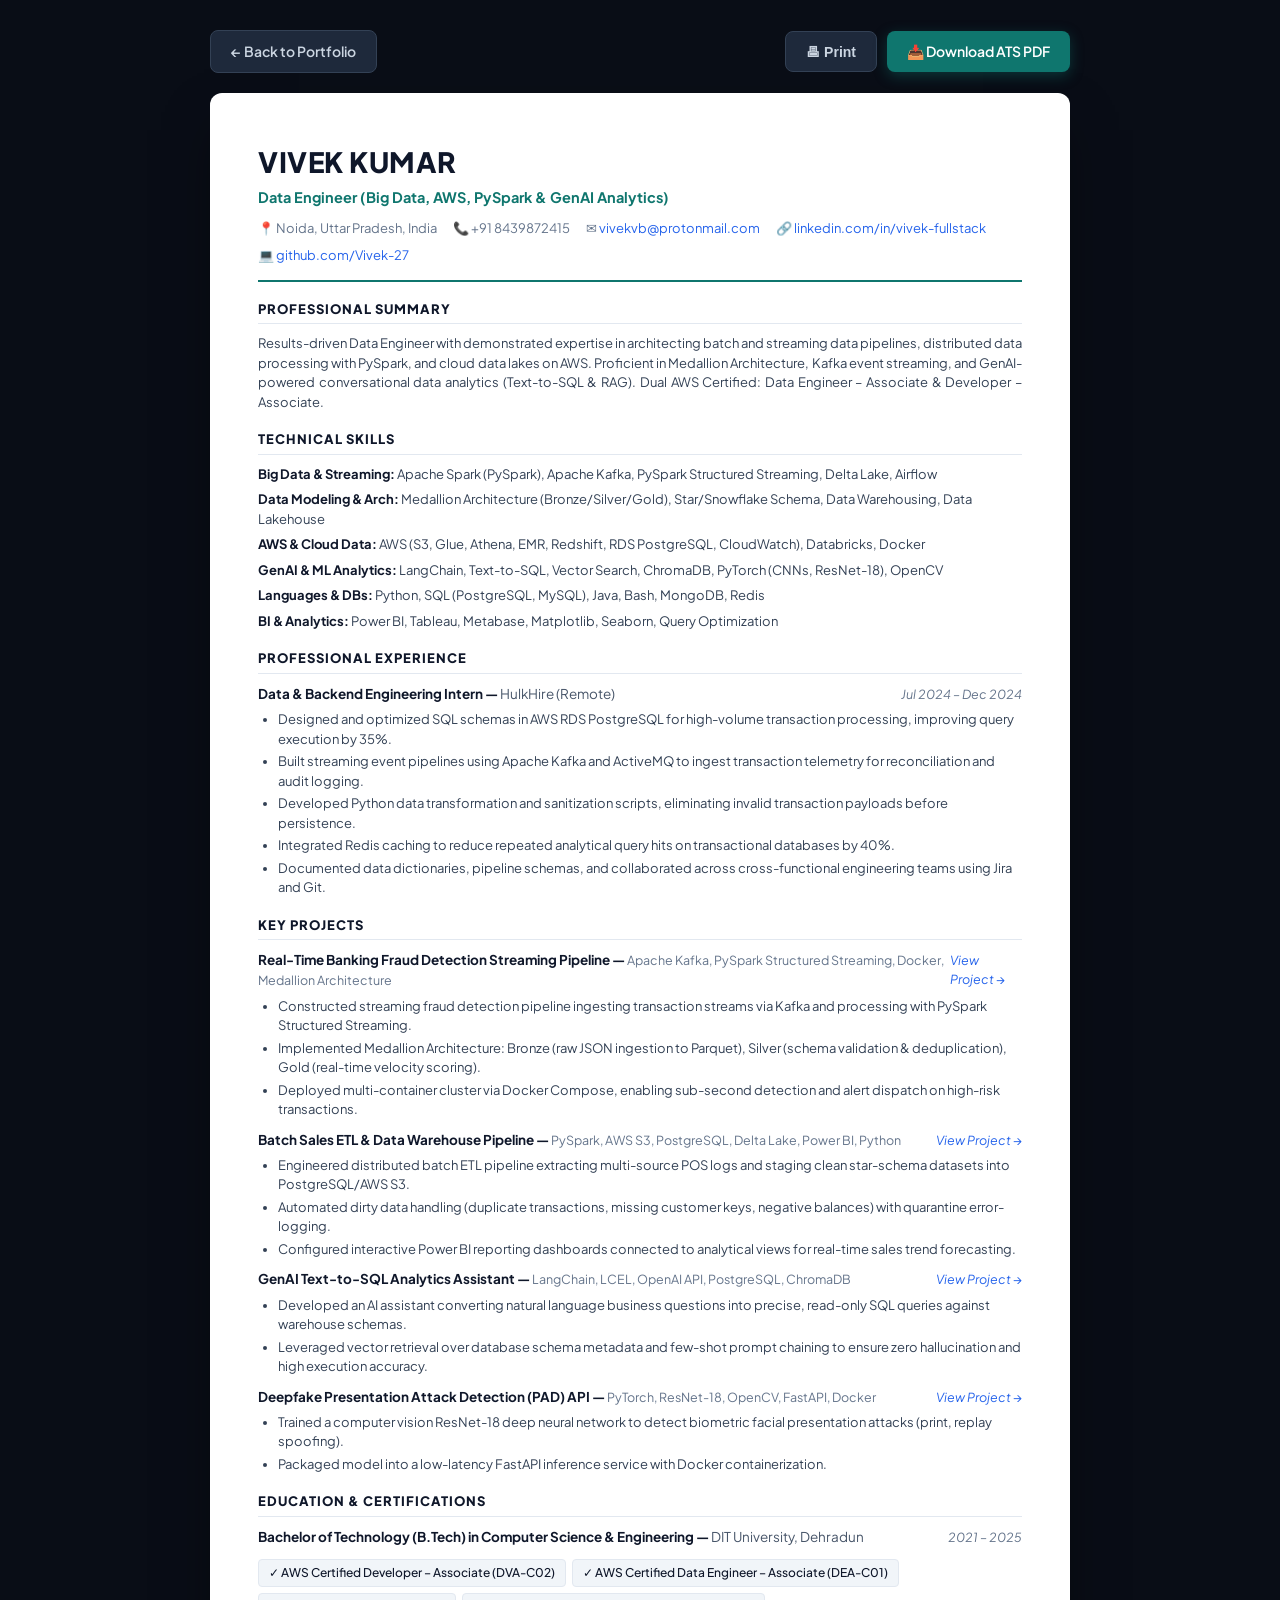
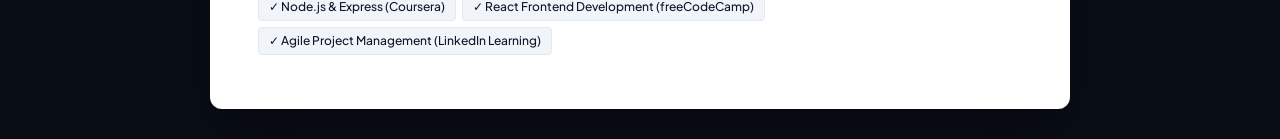
==== public/resumes/Vivek_Kumar_Data_Engineering_GenAI_Resume.html @ 4c065e35 "feat(portfolio): complete UI/UX overhaul, photo integration & 3-track resume hub - Integrated authen" ====
<!DOCTYPE html>
<html lang="en">
<head>
  <meta charset="UTF-8" />
  <meta name="viewport" content="width=device-width, initial-scale=1.0" />
  <title>Vivek Kumar - Data Engineer (Big Data, AWS, PySpark & GenAI Analytics)</title>
  <link rel="preconnect" href="https://fonts.googleapis.com">
  <link rel="preconnect" href="https://fonts.gstatic.com" crossorigin>
  <link href="https://fonts.googleapis.com/css2?family=Plus+Jakarta+Sans:wght@400;500;600;700;800&display=swap" rel="stylesheet">
  <style>
    * { box-sizing: border-box; margin: 0; padding: 0; }
    body {
      font-family: 'Plus Jakarta Sans', -apple-system, BlinkMacSystemFont, 'Segoe UI', Roboto, Helvetica, Arial, sans-serif;
      color: #1e293b;
      background: #090d16;
      padding: 30px 15px;
      line-height: 1.5;
    }
    .actions-bar {
      max-width: 860px;
      margin: 0 auto 20px auto;
      display: flex;
      justify-content: space-between;
      align-items: center;
      flex-wrap: wrap;
      gap: 12px;
    }
    .btn {
      background: #0f766e;
      color: #ffffff;
      padding: 10px 20px;
      border-radius: 8px;
      text-decoration: none;
      font-weight: 600;
      font-size: 14px;
      display: inline-flex;
      align-items: center;
      gap: 8px;
      box-shadow: 0 4px 14px rgba(15, 118, 110, 0.4);
      transition: all 0.2s ease;
      cursor: pointer;
      border: none;
    }
    .btn:hover {
      background: #115e59;
      transform: translateY(-2px);
    }
    .btn-secondary {
      background: #1e293b;
      color: #cbd5e1;
      border: 1px solid #334155;
      box-shadow: none;
    }
    .btn-secondary:hover {
      background: #334155;
      color: #ffffff;
    }
    .resume-sheet {
      max-width: 860px;
      margin: 0 auto;
      background: #ffffff;
      padding: 48px;
      border-radius: 12px;
      box-shadow: 0 25px 50px -12px rgba(0,0,0,0.5);
    }
    h1 {
      font-size: 28px;
      color: #0f172a;
      letter-spacing: 0.5px;
      text-transform: uppercase;
      font-weight: 800;
    }
    .subtitle {
      color: #0f766e;
      font-size: 14.5px;
      font-weight: 700;
      margin-top: 4px;
    }
    .contact-info {
      font-size: 13px;
      color: #64748b;
      margin-top: 10px;
      padding-bottom: 14px;
      border-bottom: 2px solid #0f766e;
      display: flex;
      flex-wrap: wrap;
      gap: 8px 16px;
    }
    .contact-info a {
      color: #2563eb;
      text-decoration: none;
    }
    .contact-info a:hover {
      text-decoration: underline;
    }
    .section {
      margin-top: 18px;
    }
    .section-title {
      font-size: 13px;
      font-weight: 800;
      text-transform: uppercase;
      letter-spacing: 1px;
      color: #0f172a;
      border-bottom: 1px solid #e2e8f0;
      padding-bottom: 4px;
      margin-bottom: 10px;
    }
    .summary-text {
      font-size: 13px;
      color: #334155;
      text-align: justify;
    }
    .skill-category {
      font-size: 13px;
      margin-bottom: 6px;
      color: #334155;
    }
    .skill-category strong {
      color: #0f172a;
    }
    .item-header {
      display: flex;
      justify-content: space-between;
      align-items: baseline;
      margin-top: 10px;
      font-size: 13.5px;
    }
    .item-title {
      font-weight: 700;
      color: #0f172a;
    }
    .item-meta {
      font-size: 12.5px;
      color: #64748b;
      font-style: italic;
    }
    ul.bullets {
      list-style-type: disc;
      padding-left: 20px;
      margin-top: 6px;
    }
    ul.bullets li {
      font-size: 13px;
      color: #334155;
      margin-bottom: 3px;
    }
    .badge {
      display: inline-block;
      background: #f1f5f9;
      color: #0f172a;
      padding: 4px 10px;
      border-radius: 4px;
      font-size: 12px;
      margin-right: 6px;
      margin-bottom: 6px;
      font-weight: 500;
      border: 1px solid #e2e8f0;
    }
    @media print {
      body { background: transparent; padding: 0; }
      .actions-bar { display: none; }
      .resume-sheet { box-shadow: none; padding: 0; border-radius: 0; }
    }
  </style>
</head>
<body>
  <div class="actions-bar">
    <a href="/" class="btn btn-secondary">&larr; Back to Portfolio</a>
    <div style="display:flex; gap:10px;">
      <button onclick="window.print()" class="btn btn-secondary">&#128438; Print</button>
      <a href="Vivek_Kumar_Data_Engineering_GenAI_Resume.pdf" download class="btn">&#128229; Download ATS PDF</a>
    </div>
  </div>
  <div class="resume-sheet">
    <h1>Vivek Kumar</h1>
    <div class="subtitle">Data Engineer (Big Data, AWS, PySpark & GenAI Analytics)</div>
    <div class="contact-info">
      <span>&#128205; Noida, Uttar Pradesh, India</span>
      <span>&#128222; +91 8439872415</span>
      <span>&#9993; <a href="mailto:vivekvb@protonmail.com">vivekvb@protonmail.com</a></span>
      <span>&#128279; <a href="https://linkedin.com/in/vivek-fullstack" target="_blank">linkedin.com/in/vivek-fullstack</a></span>
      <span>&#128187; <a href="https://github.com/Vivek-27" target="_blank">github.com/Vivek-27</a></span>
    </div>

    <div class="section">
      <div class="section-title">Professional Summary</div>
      <p class="summary-text">Results-driven Data Engineer with demonstrated expertise in architecting batch and streaming data pipelines, distributed data processing with PySpark, and cloud data lakes on AWS. Proficient in Medallion Architecture, Kafka event streaming, and GenAI-powered conversational data analytics (Text-to-SQL & RAG). Dual AWS Certified: Data Engineer – Associate & Developer – Associate.</p>
    </div>

    <div class="section">
      <div class="section-title">Technical Skills</div>
      <div class="skill-category"><strong>Big Data & Streaming:</strong> Apache Spark (PySpark), Apache Kafka, PySpark Structured Streaming, Delta Lake, Airflow</div><div class="skill-category"><strong>Data Modeling & Arch:</strong> Medallion Architecture (Bronze/Silver/Gold), Star/Snowflake Schema, Data Warehousing, Data Lakehouse</div><div class="skill-category"><strong>AWS & Cloud Data:</strong> AWS (S3, Glue, Athena, EMR, Redshift, RDS PostgreSQL, CloudWatch), Databricks, Docker</div><div class="skill-category"><strong>GenAI & ML Analytics:</strong> LangChain, Text-to-SQL, Vector Search, ChromaDB, PyTorch (CNNs, ResNet-18), OpenCV</div><div class="skill-category"><strong>Languages & DBs:</strong> Python, SQL (PostgreSQL, MySQL), Java, Bash, MongoDB, Redis</div><div class="skill-category"><strong>BI & Analytics:</strong> Power BI, Tableau, Metabase, Matplotlib, Seaborn, Query Optimization</div>
    </div>

    <div class="section">
      <div class="section-title">Professional Experience</div>
      
      <div class="item-header">
        <div class="item-title">Data & Backend Engineering Intern &mdash; <span style="font-weight:normal; color:#475569;">HulkHire (Remote)</span></div>
        <div class="item-meta">Jul 2024 – Dec 2024</div>
      </div>
      <ul class="bullets">
        <li>Designed and optimized SQL schemas in AWS RDS PostgreSQL for high-volume transaction processing, improving query execution by 35%.</li><li>Built streaming event pipelines using Apache Kafka and ActiveMQ to ingest transaction telemetry for reconciliation and audit logging.</li><li>Developed Python data transformation and sanitization scripts, eliminating invalid transaction payloads before persistence.</li><li>Integrated Redis caching to reduce repeated analytical query hits on transactional databases by 40%.</li><li>Documented data dictionaries, pipeline schemas, and collaborated across cross-functional engineering teams using Jira and Git.</li>
      </ul>
      
    </div>

    <div class="section">
      <div class="section-title">Key Projects</div>
      
      <div class="item-header">
        <div class="item-title">Real-Time Banking Fraud Detection Streaming Pipeline &mdash; <span style="font-weight:normal; color:#64748b; font-size:12.5px;">Apache Kafka, PySpark Structured Streaming, Docker, Medallion Architecture</span></div>
        <div class="item-meta"><a href="https://github.com/Vivek-27" target="_blank" style="color:#2563eb; text-decoration:none;">View Project &rarr;</a></div>
      </div>
      <ul class="bullets">
        <li>Constructed streaming fraud detection pipeline ingesting transaction streams via Kafka and processing with PySpark Structured Streaming.</li><li>Implemented Medallion Architecture: Bronze (raw JSON ingestion to Parquet), Silver (schema validation & deduplication), Gold (real-time velocity scoring).</li><li>Deployed multi-container cluster via Docker Compose, enabling sub-second detection and alert dispatch on high-risk transactions.</li>
      </ul>
      
      <div class="item-header">
        <div class="item-title">Batch Sales ETL & Data Warehouse Pipeline &mdash; <span style="font-weight:normal; color:#64748b; font-size:12.5px;">PySpark, AWS S3, PostgreSQL, Delta Lake, Power BI, Python</span></div>
        <div class="item-meta"><a href="https://github.com/Vivek-27" target="_blank" style="color:#2563eb; text-decoration:none;">View Project &rarr;</a></div>
      </div>
      <ul class="bullets">
        <li>Engineered distributed batch ETL pipeline extracting multi-source POS logs and staging clean star-schema datasets into PostgreSQL/AWS S3.</li><li>Automated dirty data handling (duplicate transactions, missing customer keys, negative balances) with quarantine error-logging.</li><li>Configured interactive Power BI reporting dashboards connected to analytical views for real-time sales trend forecasting.</li>
      </ul>
      
      <div class="item-header">
        <div class="item-title">GenAI Text-to-SQL Analytics Assistant &mdash; <span style="font-weight:normal; color:#64748b; font-size:12.5px;">LangChain, LCEL, OpenAI API, PostgreSQL, ChromaDB</span></div>
        <div class="item-meta"><a href="https://github.com/Vivek-27/generative-ai-langchain-toolkit" target="_blank" style="color:#2563eb; text-decoration:none;">View Project &rarr;</a></div>
      </div>
      <ul class="bullets">
        <li>Developed an AI assistant converting natural language business questions into precise, read-only SQL queries against warehouse schemas.</li><li>Leveraged vector retrieval over database schema metadata and few-shot prompt chaining to ensure zero hallucination and high execution accuracy.</li>
      </ul>
      
      <div class="item-header">
        <div class="item-title">Deepfake Presentation Attack Detection (PAD) API &mdash; <span style="font-weight:normal; color:#64748b; font-size:12.5px;">PyTorch, ResNet-18, OpenCV, FastAPI, Docker</span></div>
        <div class="item-meta"><a href="https://github.com/Vivek-27/deepfake-detection-pad-api" target="_blank" style="color:#2563eb; text-decoration:none;">View Project &rarr;</a></div>
      </div>
      <ul class="bullets">
        <li>Trained a computer vision ResNet-18 deep neural network to detect biometric facial presentation attacks (print, replay spoofing).</li><li>Packaged model into a low-latency FastAPI inference service with Docker containerization.</li>
      </ul>
      
    </div>

    <div class="section">
      <div class="section-title">Education & Certifications</div>
      
      <div class="item-header">
        <div class="item-title">Bachelor of Technology (B.Tech) in Computer Science & Engineering &mdash; <span style="font-weight:normal; color:#475569;">DIT University, Dehradun</span></div>
        <div class="item-meta">2021 – 2025</div>
      </div>
      
      <div style="margin-top:12px;">
        <span class="badge">&#10003; AWS Certified Developer – Associate (DVA-C02)</span><span class="badge">&#10003; AWS Certified Data Engineer – Associate (DEA-C01)</span><span class="badge">&#10003; Node.js & Express (Coursera)</span><span class="badge">&#10003; React Frontend Development (freeCodeCamp)</span><span class="badge">&#10003; Agile Project Management (LinkedIn Learning)</span>
      </div>
    </div>
  </div>
</body>
</html>
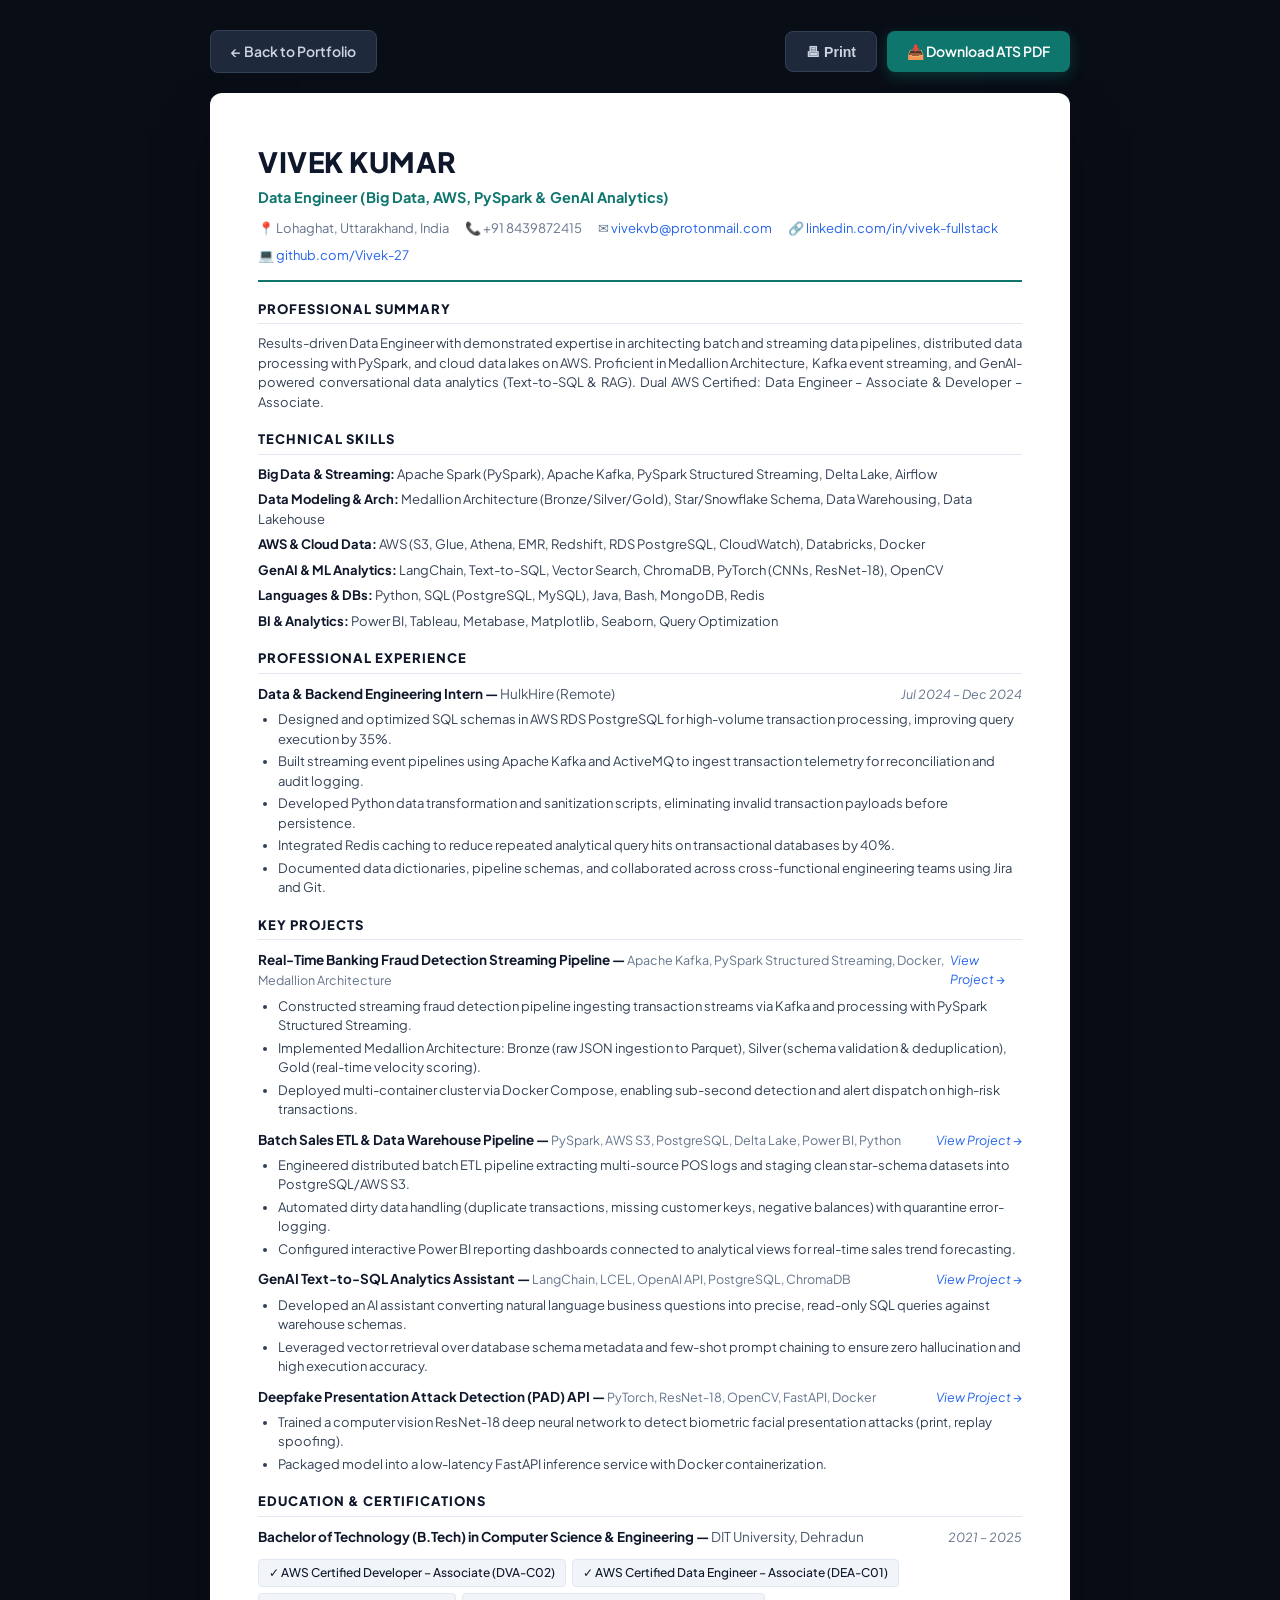
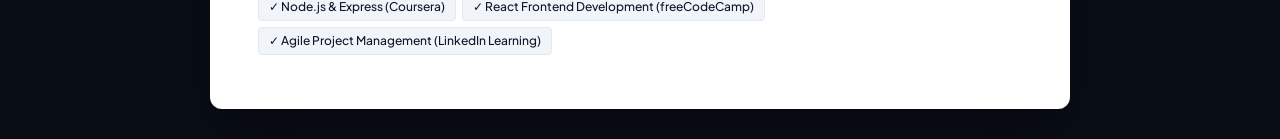
==== commit 89f0052a: "feat: integrate new high-res portrait, remove top hero gap, configure 3 Oxima projects (Java backend" ====
--- a/public/resumes/Vivek_Kumar_Data_Engineering_GenAI_Resume.html
+++ b/public/resumes/Vivek_Kumar_Data_Engineering_GenAI_Resume.html
@@ -176,7 +176,7 @@
     <h1>Vivek Kumar</h1>
     <div class="subtitle">Data Engineer (Big Data, AWS, PySpark & GenAI Analytics)</div>
     <div class="contact-info">
-      <span>&#128205; Noida, Uttar Pradesh, India</span>
+      <span>&#128205; Lohaghat, Uttarakhand, India</span>
       <span>&#128222; +91 8439872415</span>
       <span>&#9993; <a href="mailto:vivekvb@protonmail.com">vivekvb@protonmail.com</a></span>
       <span>&#128279; <a href="https://linkedin.com/in/vivek-fullstack" target="_blank">linkedin.com/in/vivek-fullstack</a></span>
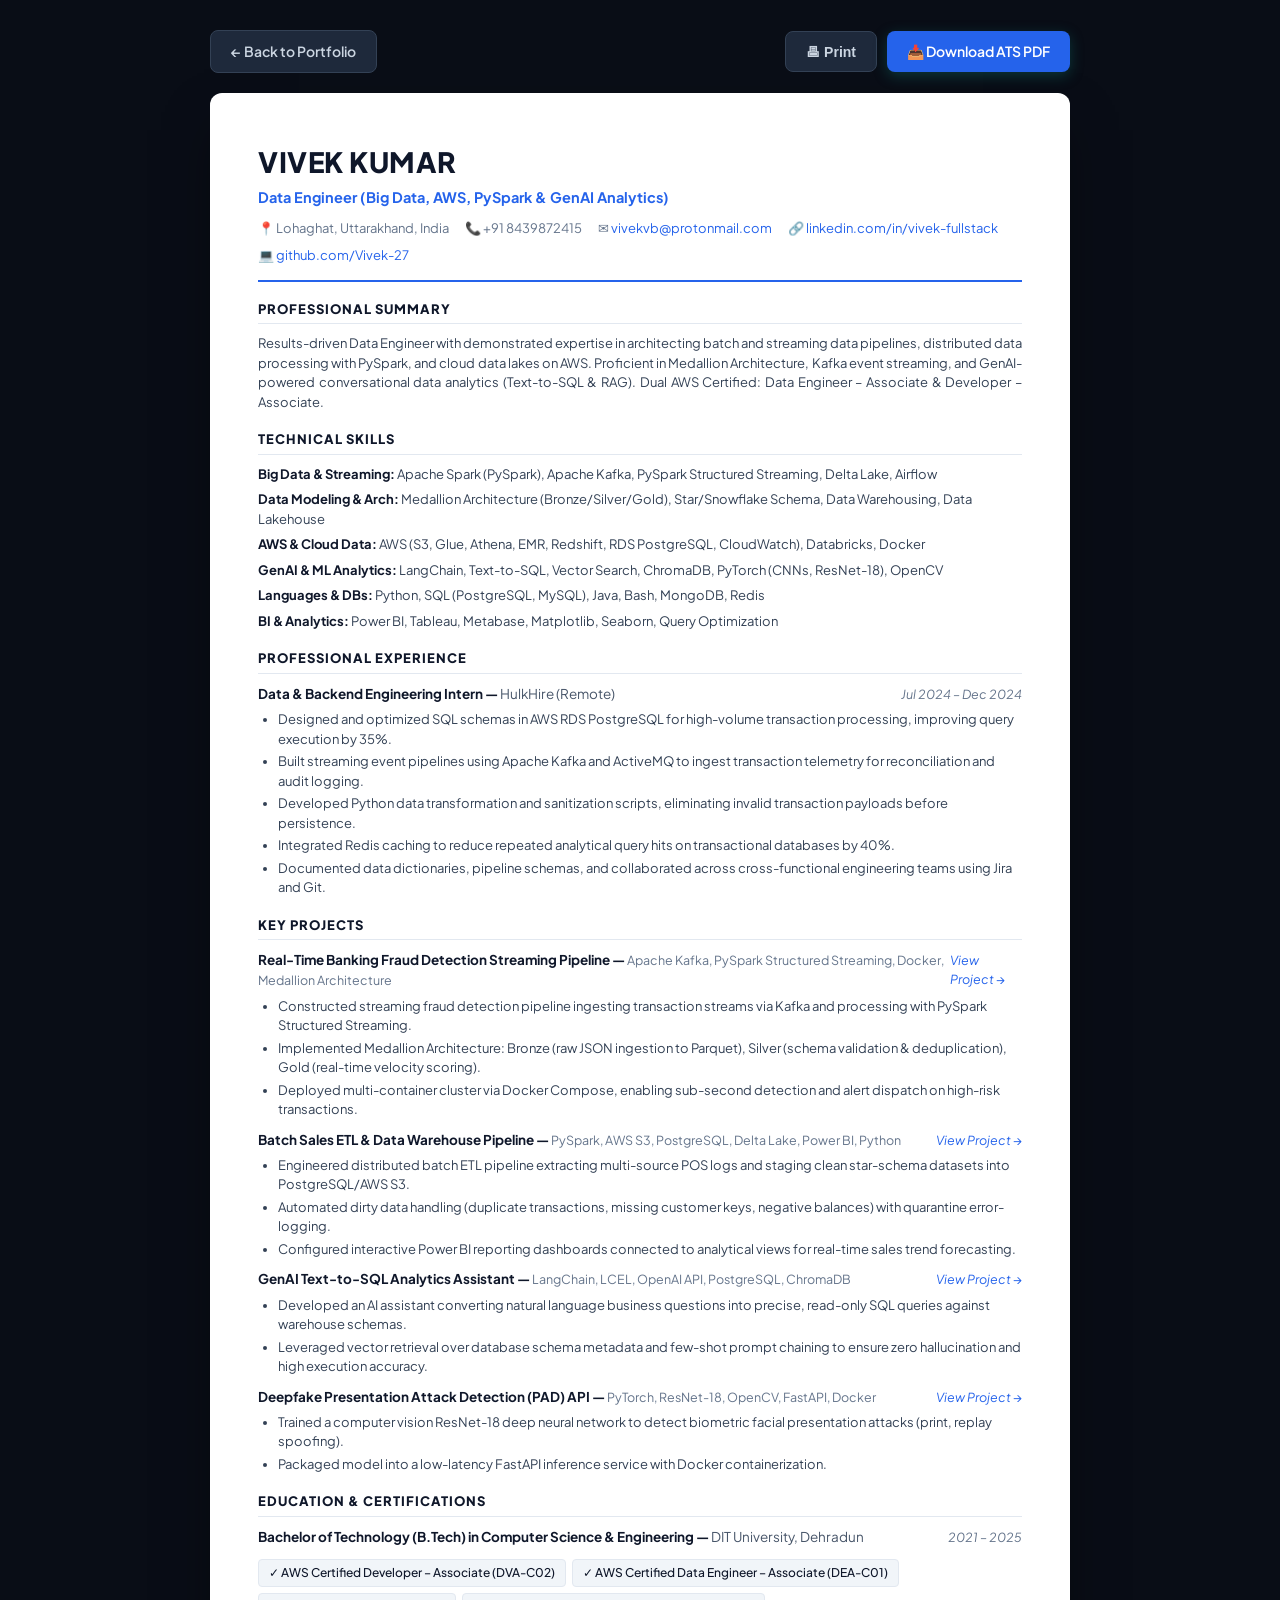
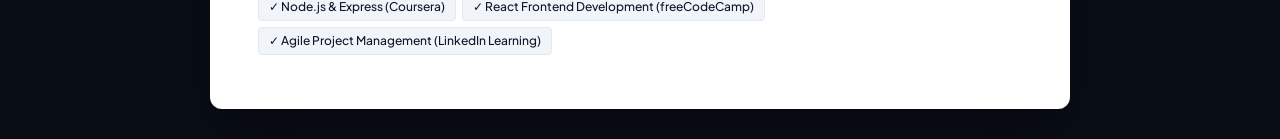
==== commit 5f4857d3: "feat(design): embed hero-scroll-indicator inside hero-container with zero margin-top, apply 1.35fr/0" ====
--- a/public/resumes/Vivek_Kumar_Data_Engineering_GenAI_Resume.html
+++ b/public/resumes/Vivek_Kumar_Data_Engineering_GenAI_Resume.html
@@ -26,7 +26,7 @@
       gap: 12px;
     }
     .btn {
-      background: #0f766e;
+      background: #2563eb;
       color: #ffffff;
       padding: 10px 20px;
       border-radius: 8px;
@@ -71,7 +71,7 @@
       font-weight: 800;
     }
     .subtitle {
-      color: #0f766e;
+      color: #2563eb;
       font-size: 14.5px;
       font-weight: 700;
       margin-top: 4px;
@@ -81,7 +81,7 @@
       color: #64748b;
       margin-top: 10px;
       padding-bottom: 14px;
-      border-bottom: 2px solid #0f766e;
+      border-bottom: 2px solid #2563eb;
       display: flex;
       flex-wrap: wrap;
       gap: 8px 16px;
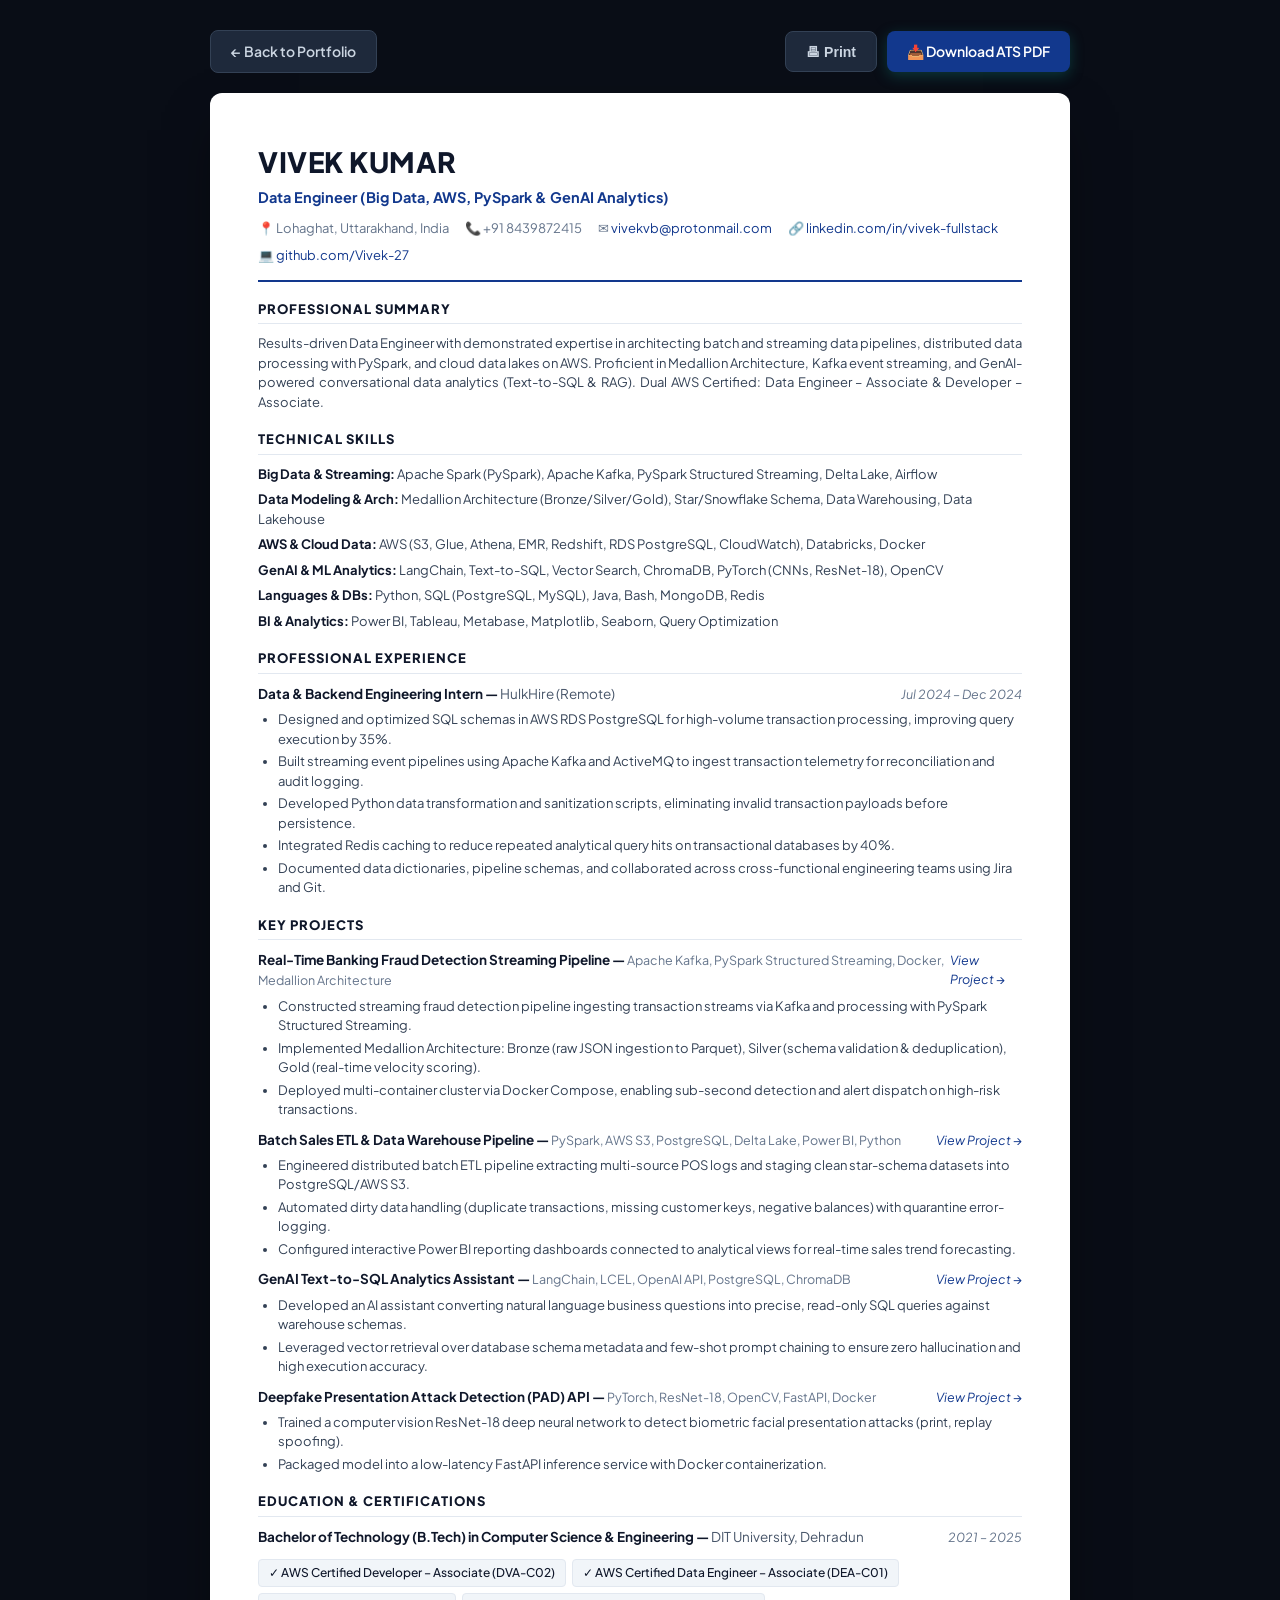
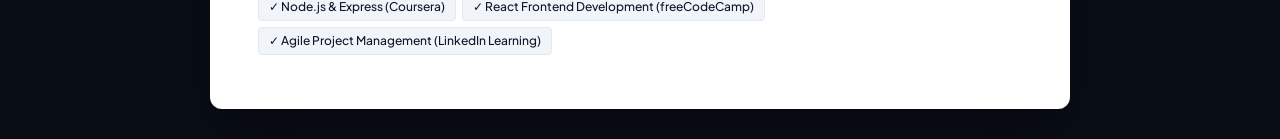
==== commit e884c8cd: "style: apply custom brand color #12388d (Imperial Navy Tech Blue) across all stylesheets and ATS res" ====
--- a/public/resumes/Vivek_Kumar_Data_Engineering_GenAI_Resume.html
+++ b/public/resumes/Vivek_Kumar_Data_Engineering_GenAI_Resume.html
@@ -26,7 +26,7 @@
       gap: 12px;
     }
     .btn {
-      background: #2563eb;
+      background: #12388d;
       color: #ffffff;
       padding: 10px 20px;
       border-radius: 8px;
@@ -71,7 +71,7 @@
       font-weight: 800;
     }
     .subtitle {
-      color: #2563eb;
+      color: #12388d;
       font-size: 14.5px;
       font-weight: 700;
       margin-top: 4px;
@@ -81,13 +81,13 @@
       color: #64748b;
       margin-top: 10px;
       padding-bottom: 14px;
-      border-bottom: 2px solid #2563eb;
+      border-bottom: 2px solid #12388d;
       display: flex;
       flex-wrap: wrap;
       gap: 8px 16px;
     }
     .contact-info a {
-      color: #2563eb;
+      color: #12388d;
       text-decoration: none;
     }
     .contact-info a:hover {
@@ -211,7 +211,7 @@
       
       <div class="item-header">
         <div class="item-title">Real-Time Banking Fraud Detection Streaming Pipeline &mdash; <span style="font-weight:normal; color:#64748b; font-size:12.5px;">Apache Kafka, PySpark Structured Streaming, Docker, Medallion Architecture</span></div>
-        <div class="item-meta"><a href="https://github.com/Vivek-27" target="_blank" style="color:#2563eb; text-decoration:none;">View Project &rarr;</a></div>
+        <div class="item-meta"><a href="https://github.com/Vivek-27" target="_blank" style="color:#12388d; text-decoration:none;">View Project &rarr;</a></div>
       </div>
       <ul class="bullets">
         <li>Constructed streaming fraud detection pipeline ingesting transaction streams via Kafka and processing with PySpark Structured Streaming.</li><li>Implemented Medallion Architecture: Bronze (raw JSON ingestion to Parquet), Silver (schema validation & deduplication), Gold (real-time velocity scoring).</li><li>Deployed multi-container cluster via Docker Compose, enabling sub-second detection and alert dispatch on high-risk transactions.</li>
@@ -219,7 +219,7 @@
       
       <div class="item-header">
         <div class="item-title">Batch Sales ETL & Data Warehouse Pipeline &mdash; <span style="font-weight:normal; color:#64748b; font-size:12.5px;">PySpark, AWS S3, PostgreSQL, Delta Lake, Power BI, Python</span></div>
-        <div class="item-meta"><a href="https://github.com/Vivek-27" target="_blank" style="color:#2563eb; text-decoration:none;">View Project &rarr;</a></div>
+        <div class="item-meta"><a href="https://github.com/Vivek-27" target="_blank" style="color:#12388d; text-decoration:none;">View Project &rarr;</a></div>
       </div>
       <ul class="bullets">
         <li>Engineered distributed batch ETL pipeline extracting multi-source POS logs and staging clean star-schema datasets into PostgreSQL/AWS S3.</li><li>Automated dirty data handling (duplicate transactions, missing customer keys, negative balances) with quarantine error-logging.</li><li>Configured interactive Power BI reporting dashboards connected to analytical views for real-time sales trend forecasting.</li>
@@ -227,7 +227,7 @@
       
       <div class="item-header">
         <div class="item-title">GenAI Text-to-SQL Analytics Assistant &mdash; <span style="font-weight:normal; color:#64748b; font-size:12.5px;">LangChain, LCEL, OpenAI API, PostgreSQL, ChromaDB</span></div>
-        <div class="item-meta"><a href="https://github.com/Vivek-27/generative-ai-langchain-toolkit" target="_blank" style="color:#2563eb; text-decoration:none;">View Project &rarr;</a></div>
+        <div class="item-meta"><a href="https://github.com/Vivek-27/generative-ai-langchain-toolkit" target="_blank" style="color:#12388d; text-decoration:none;">View Project &rarr;</a></div>
       </div>
       <ul class="bullets">
         <li>Developed an AI assistant converting natural language business questions into precise, read-only SQL queries against warehouse schemas.</li><li>Leveraged vector retrieval over database schema metadata and few-shot prompt chaining to ensure zero hallucination and high execution accuracy.</li>
@@ -235,7 +235,7 @@
       
       <div class="item-header">
         <div class="item-title">Deepfake Presentation Attack Detection (PAD) API &mdash; <span style="font-weight:normal; color:#64748b; font-size:12.5px;">PyTorch, ResNet-18, OpenCV, FastAPI, Docker</span></div>
-        <div class="item-meta"><a href="https://github.com/Vivek-27/deepfake-detection-pad-api" target="_blank" style="color:#2563eb; text-decoration:none;">View Project &rarr;</a></div>
+        <div class="item-meta"><a href="https://github.com/Vivek-27/deepfake-detection-pad-api" target="_blank" style="color:#12388d; text-decoration:none;">View Project &rarr;</a></div>
       </div>
       <ul class="bullets">
         <li>Trained a computer vision ResNet-18 deep neural network to detect biometric facial presentation attacks (print, replay spoofing).</li><li>Packaged model into a low-latency FastAPI inference service with Docker containerization.</li>
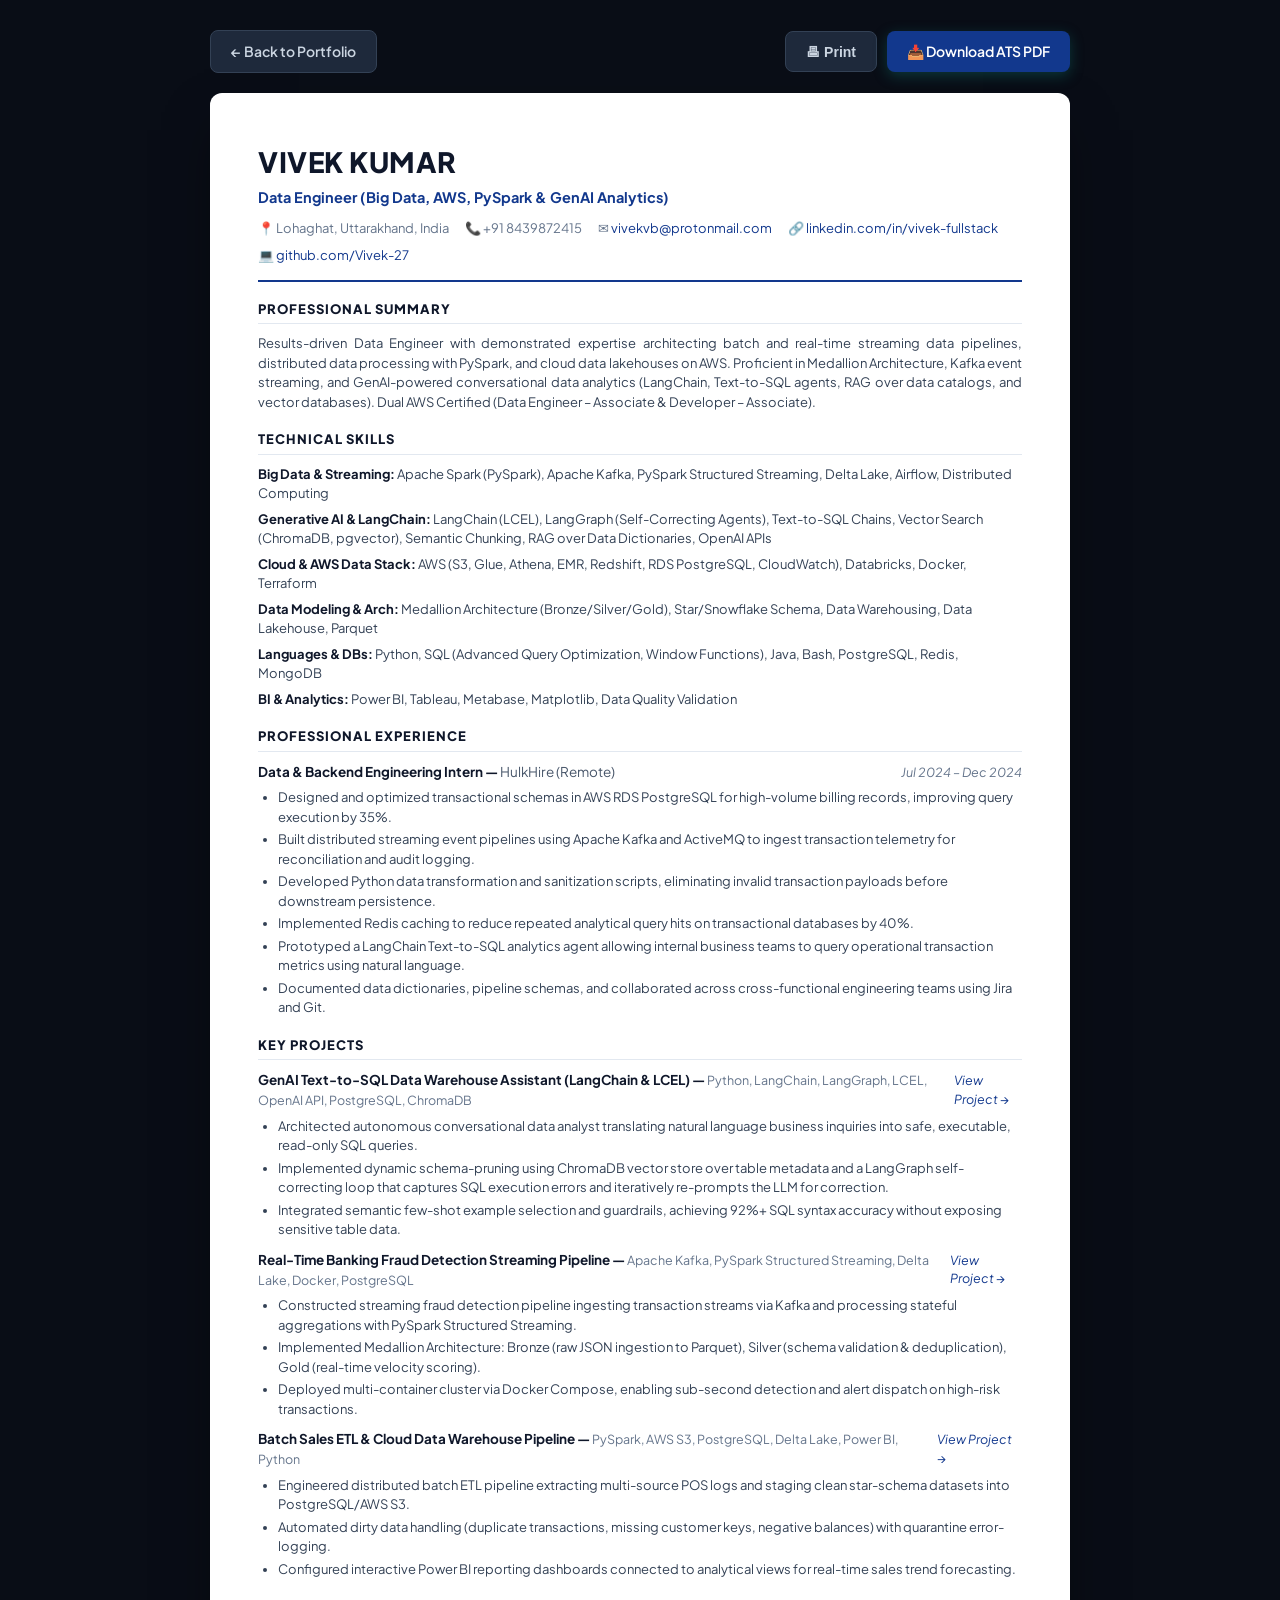
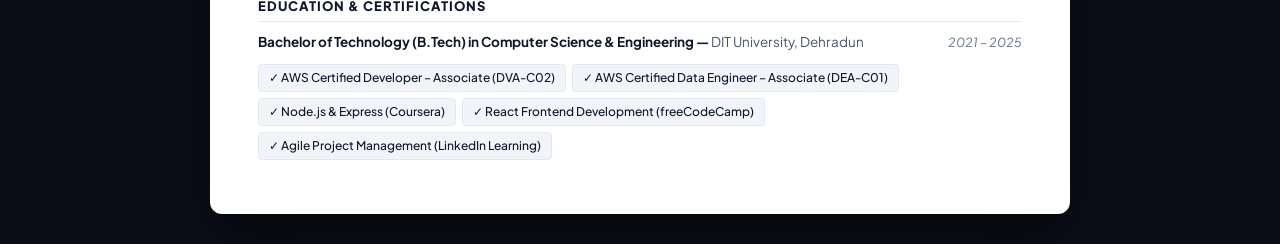
==== commit d6a9eb28: "docs(resumes): update MERN, Java, and Data Engineering ATS resumes with comprehensive LangChain and " ====
--- a/public/resumes/Vivek_Kumar_Data_Engineering_GenAI_Resume.html
+++ b/public/resumes/Vivek_Kumar_Data_Engineering_GenAI_Resume.html
@@ -185,12 +185,12 @@
 
     <div class="section">
       <div class="section-title">Professional Summary</div>
-      <p class="summary-text">Results-driven Data Engineer with demonstrated expertise in architecting batch and streaming data pipelines, distributed data processing with PySpark, and cloud data lakes on AWS. Proficient in Medallion Architecture, Kafka event streaming, and GenAI-powered conversational data analytics (Text-to-SQL & RAG). Dual AWS Certified: Data Engineer – Associate & Developer – Associate.</p>
+      <p class="summary-text">Results-driven Data Engineer with demonstrated expertise architecting batch and real-time streaming data pipelines, distributed data processing with PySpark, and cloud data lakehouses on AWS. Proficient in Medallion Architecture, Kafka event streaming, and GenAI-powered conversational data analytics (LangChain, Text-to-SQL agents, RAG over data catalogs, and vector databases). Dual AWS Certified (Data Engineer – Associate & Developer – Associate).</p>
     </div>
 
     <div class="section">
       <div class="section-title">Technical Skills</div>
-      <div class="skill-category"><strong>Big Data & Streaming:</strong> Apache Spark (PySpark), Apache Kafka, PySpark Structured Streaming, Delta Lake, Airflow</div><div class="skill-category"><strong>Data Modeling & Arch:</strong> Medallion Architecture (Bronze/Silver/Gold), Star/Snowflake Schema, Data Warehousing, Data Lakehouse</div><div class="skill-category"><strong>AWS & Cloud Data:</strong> AWS (S3, Glue, Athena, EMR, Redshift, RDS PostgreSQL, CloudWatch), Databricks, Docker</div><div class="skill-category"><strong>GenAI & ML Analytics:</strong> LangChain, Text-to-SQL, Vector Search, ChromaDB, PyTorch (CNNs, ResNet-18), OpenCV</div><div class="skill-category"><strong>Languages & DBs:</strong> Python, SQL (PostgreSQL, MySQL), Java, Bash, MongoDB, Redis</div><div class="skill-category"><strong>BI & Analytics:</strong> Power BI, Tableau, Metabase, Matplotlib, Seaborn, Query Optimization</div>
+      <div class="skill-category"><strong>Big Data & Streaming:</strong> Apache Spark (PySpark), Apache Kafka, PySpark Structured Streaming, Delta Lake, Airflow, Distributed Computing</div><div class="skill-category"><strong>Generative AI & LangChain:</strong> LangChain (LCEL), LangGraph (Self-Correcting Agents), Text-to-SQL Chains, Vector Search (ChromaDB, pgvector), Semantic Chunking, RAG over Data Dictionaries, OpenAI APIs</div><div class="skill-category"><strong>Cloud & AWS Data Stack:</strong> AWS (S3, Glue, Athena, EMR, Redshift, RDS PostgreSQL, CloudWatch), Databricks, Docker, Terraform</div><div class="skill-category"><strong>Data Modeling & Arch:</strong> Medallion Architecture (Bronze/Silver/Gold), Star/Snowflake Schema, Data Warehousing, Data Lakehouse, Parquet</div><div class="skill-category"><strong>Languages & DBs:</strong> Python, SQL (Advanced Query Optimization, Window Functions), Java, Bash, PostgreSQL, Redis, MongoDB</div><div class="skill-category"><strong>BI & Analytics:</strong> Power BI, Tableau, Metabase, Matplotlib, Data Quality Validation</div>
     </div>
 
     <div class="section">
@@ -201,7 +201,7 @@
         <div class="item-meta">Jul 2024 – Dec 2024</div>
       </div>
       <ul class="bullets">
-        <li>Designed and optimized SQL schemas in AWS RDS PostgreSQL for high-volume transaction processing, improving query execution by 35%.</li><li>Built streaming event pipelines using Apache Kafka and ActiveMQ to ingest transaction telemetry for reconciliation and audit logging.</li><li>Developed Python data transformation and sanitization scripts, eliminating invalid transaction payloads before persistence.</li><li>Integrated Redis caching to reduce repeated analytical query hits on transactional databases by 40%.</li><li>Documented data dictionaries, pipeline schemas, and collaborated across cross-functional engineering teams using Jira and Git.</li>
+        <li>Designed and optimized transactional schemas in AWS RDS PostgreSQL for high-volume billing records, improving query execution by 35%.</li><li>Built distributed streaming event pipelines using Apache Kafka and ActiveMQ to ingest transaction telemetry for reconciliation and audit logging.</li><li>Developed Python data transformation and sanitization scripts, eliminating invalid transaction payloads before downstream persistence.</li><li>Implemented Redis caching to reduce repeated analytical query hits on transactional databases by 40%.</li><li>Prototyped a LangChain Text-to-SQL analytics agent allowing internal business teams to query operational transaction metrics using natural language.</li><li>Documented data dictionaries, pipeline schemas, and collaborated across cross-functional engineering teams using Jira and Git.</li>
       </ul>
       
     </div>
@@ -210,35 +210,27 @@
       <div class="section-title">Key Projects</div>
       
       <div class="item-header">
-        <div class="item-title">Real-Time Banking Fraud Detection Streaming Pipeline &mdash; <span style="font-weight:normal; color:#64748b; font-size:12.5px;">Apache Kafka, PySpark Structured Streaming, Docker, Medallion Architecture</span></div>
+        <div class="item-title">GenAI Text-to-SQL Data Warehouse Assistant (LangChain & LCEL) &mdash; <span style="font-weight:normal; color:#64748b; font-size:12.5px;">Python, LangChain, LangGraph, LCEL, OpenAI API, PostgreSQL, ChromaDB</span></div>
+        <div class="item-meta"><a href="https://github.com/Vivek-27/generative-ai-langchain-toolkit" target="_blank" style="color:#12388d; text-decoration:none;">View Project &rarr;</a></div>
+      </div>
+      <ul class="bullets">
+        <li>Architected autonomous conversational data analyst translating natural language business inquiries into safe, executable, read-only SQL queries.</li><li>Implemented dynamic schema-pruning using ChromaDB vector store over table metadata and a LangGraph self-correcting loop that captures SQL execution errors and iteratively re-prompts the LLM for correction.</li><li>Integrated semantic few-shot example selection and guardrails, achieving 92%+ SQL syntax accuracy without exposing sensitive table data.</li>
+      </ul>
+      
+      <div class="item-header">
+        <div class="item-title">Real-Time Banking Fraud Detection Streaming Pipeline &mdash; <span style="font-weight:normal; color:#64748b; font-size:12.5px;">Apache Kafka, PySpark Structured Streaming, Delta Lake, Docker, PostgreSQL</span></div>
         <div class="item-meta"><a href="https://github.com/Vivek-27" target="_blank" style="color:#12388d; text-decoration:none;">View Project &rarr;</a></div>
       </div>
       <ul class="bullets">
-        <li>Constructed streaming fraud detection pipeline ingesting transaction streams via Kafka and processing with PySpark Structured Streaming.</li><li>Implemented Medallion Architecture: Bronze (raw JSON ingestion to Parquet), Silver (schema validation & deduplication), Gold (real-time velocity scoring).</li><li>Deployed multi-container cluster via Docker Compose, enabling sub-second detection and alert dispatch on high-risk transactions.</li>
-      </ul>
-      
-      <div class="item-header">
-        <div class="item-title">Batch Sales ETL & Data Warehouse Pipeline &mdash; <span style="font-weight:normal; color:#64748b; font-size:12.5px;">PySpark, AWS S3, PostgreSQL, Delta Lake, Power BI, Python</span></div>
+        <li>Constructed streaming fraud detection pipeline ingesting transaction streams via Kafka and processing stateful aggregations with PySpark Structured Streaming.</li><li>Implemented Medallion Architecture: Bronze (raw JSON ingestion to Parquet), Silver (schema validation & deduplication), Gold (real-time velocity scoring).</li><li>Deployed multi-container cluster via Docker Compose, enabling sub-second detection and alert dispatch on high-risk transactions.</li>
+      </ul>
+      
+      <div class="item-header">
+        <div class="item-title">Batch Sales ETL & Cloud Data Warehouse Pipeline &mdash; <span style="font-weight:normal; color:#64748b; font-size:12.5px;">PySpark, AWS S3, PostgreSQL, Delta Lake, Power BI, Python</span></div>
         <div class="item-meta"><a href="https://github.com/Vivek-27" target="_blank" style="color:#12388d; text-decoration:none;">View Project &rarr;</a></div>
       </div>
       <ul class="bullets">
         <li>Engineered distributed batch ETL pipeline extracting multi-source POS logs and staging clean star-schema datasets into PostgreSQL/AWS S3.</li><li>Automated dirty data handling (duplicate transactions, missing customer keys, negative balances) with quarantine error-logging.</li><li>Configured interactive Power BI reporting dashboards connected to analytical views for real-time sales trend forecasting.</li>
-      </ul>
-      
-      <div class="item-header">
-        <div class="item-title">GenAI Text-to-SQL Analytics Assistant &mdash; <span style="font-weight:normal; color:#64748b; font-size:12.5px;">LangChain, LCEL, OpenAI API, PostgreSQL, ChromaDB</span></div>
-        <div class="item-meta"><a href="https://github.com/Vivek-27/generative-ai-langchain-toolkit" target="_blank" style="color:#12388d; text-decoration:none;">View Project &rarr;</a></div>
-      </div>
-      <ul class="bullets">
-        <li>Developed an AI assistant converting natural language business questions into precise, read-only SQL queries against warehouse schemas.</li><li>Leveraged vector retrieval over database schema metadata and few-shot prompt chaining to ensure zero hallucination and high execution accuracy.</li>
-      </ul>
-      
-      <div class="item-header">
-        <div class="item-title">Deepfake Presentation Attack Detection (PAD) API &mdash; <span style="font-weight:normal; color:#64748b; font-size:12.5px;">PyTorch, ResNet-18, OpenCV, FastAPI, Docker</span></div>
-        <div class="item-meta"><a href="https://github.com/Vivek-27/deepfake-detection-pad-api" target="_blank" style="color:#12388d; text-decoration:none;">View Project &rarr;</a></div>
-      </div>
-      <ul class="bullets">
-        <li>Trained a computer vision ResNet-18 deep neural network to detect biometric facial presentation attacks (print, replay spoofing).</li><li>Packaged model into a low-latency FastAPI inference service with Docker containerization.</li>
       </ul>
       
     </div>
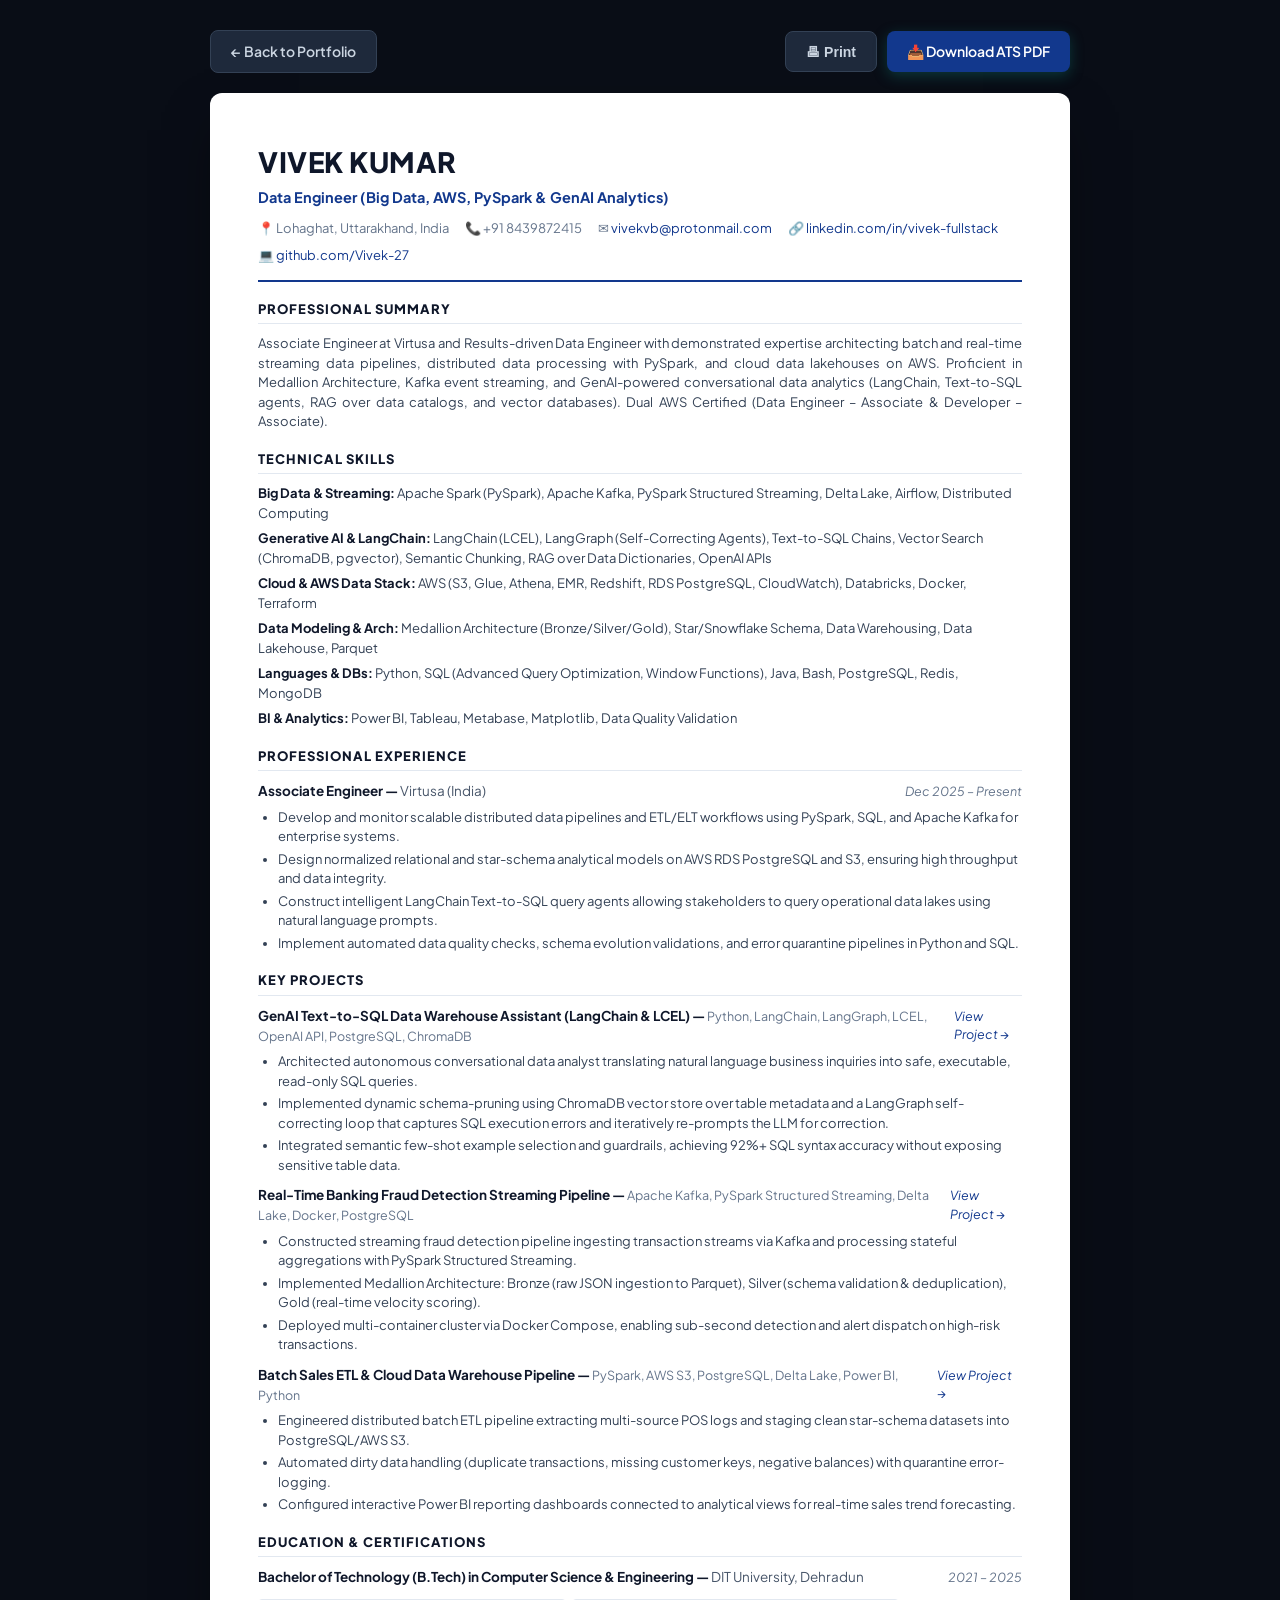
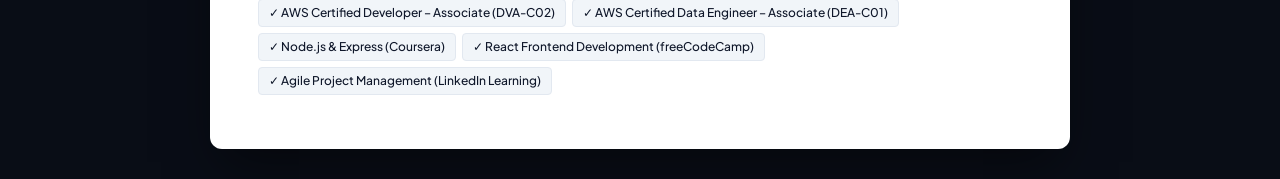
==== commit a2b450a8: "feat(experience): add Virtusa Associate Engineer role (Dec 2025 - Present), restrict HulkHire to Jav" ====
--- a/public/resumes/Vivek_Kumar_Data_Engineering_GenAI_Resume.html
+++ b/public/resumes/Vivek_Kumar_Data_Engineering_GenAI_Resume.html
@@ -185,7 +185,7 @@
 
     <div class="section">
       <div class="section-title">Professional Summary</div>
-      <p class="summary-text">Results-driven Data Engineer with demonstrated expertise architecting batch and real-time streaming data pipelines, distributed data processing with PySpark, and cloud data lakehouses on AWS. Proficient in Medallion Architecture, Kafka event streaming, and GenAI-powered conversational data analytics (LangChain, Text-to-SQL agents, RAG over data catalogs, and vector databases). Dual AWS Certified (Data Engineer – Associate & Developer – Associate).</p>
+      <p class="summary-text">Associate Engineer at Virtusa and Results-driven Data Engineer with demonstrated expertise architecting batch and real-time streaming data pipelines, distributed data processing with PySpark, and cloud data lakehouses on AWS. Proficient in Medallion Architecture, Kafka event streaming, and GenAI-powered conversational data analytics (LangChain, Text-to-SQL agents, RAG over data catalogs, and vector databases). Dual AWS Certified (Data Engineer – Associate & Developer – Associate).</p>
     </div>
 
     <div class="section">
@@ -197,11 +197,11 @@
       <div class="section-title">Professional Experience</div>
       
       <div class="item-header">
-        <div class="item-title">Data & Backend Engineering Intern &mdash; <span style="font-weight:normal; color:#475569;">HulkHire (Remote)</span></div>
-        <div class="item-meta">Jul 2024 – Dec 2024</div>
-      </div>
-      <ul class="bullets">
-        <li>Designed and optimized transactional schemas in AWS RDS PostgreSQL for high-volume billing records, improving query execution by 35%.</li><li>Built distributed streaming event pipelines using Apache Kafka and ActiveMQ to ingest transaction telemetry for reconciliation and audit logging.</li><li>Developed Python data transformation and sanitization scripts, eliminating invalid transaction payloads before downstream persistence.</li><li>Implemented Redis caching to reduce repeated analytical query hits on transactional databases by 40%.</li><li>Prototyped a LangChain Text-to-SQL analytics agent allowing internal business teams to query operational transaction metrics using natural language.</li><li>Documented data dictionaries, pipeline schemas, and collaborated across cross-functional engineering teams using Jira and Git.</li>
+        <div class="item-title">Associate Engineer &mdash; <span style="font-weight:normal; color:#475569;">Virtusa (India)</span></div>
+        <div class="item-meta">Dec 2025 – Present</div>
+      </div>
+      <ul class="bullets">
+        <li>Develop and monitor scalable distributed data pipelines and ETL/ELT workflows using PySpark, SQL, and Apache Kafka for enterprise systems.</li><li>Design normalized relational and star-schema analytical models on AWS RDS PostgreSQL and S3, ensuring high throughput and data integrity.</li><li>Construct intelligent LangChain Text-to-SQL query agents allowing stakeholders to query operational data lakes using natural language prompts.</li><li>Implement automated data quality checks, schema evolution validations, and error quarantine pipelines in Python and SQL.</li>
       </ul>
       
     </div>
